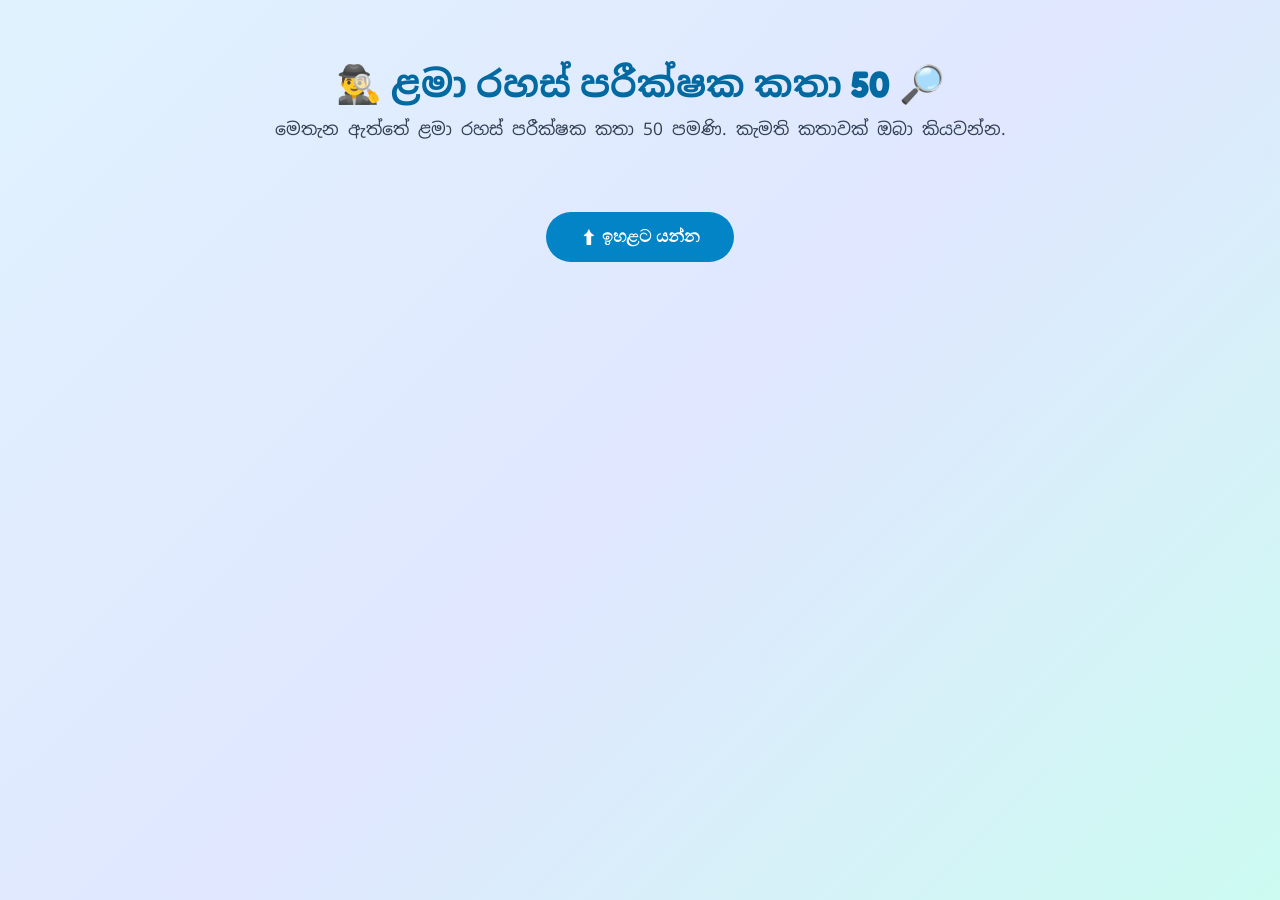
==== detectives.html @ 9249ed7d "Create detectives.html with story layout and scripts" ====
<!DOCTYPE html>
<html lang="si">
<head>
    <meta charset="UTF-8">
    <meta name="viewport" content="width=device-width, initial-scale=1.0">
    <title>Detectives - 50 Stories</title>
    <link href="https://fonts.googleapis.com/css2?family=Fredoka:wght@500;700&family=Noto+Sans+Sinhala:wght@400;600;800&display=swap" rel="stylesheet">
    <link rel="stylesheet" href="style.css">
</head>
<body>
    <section id="detective-list-section" class="list-section">
        <div class="list-header">
            <h2>🕵️‍♂️ ළමා රහස් පරීක්ෂක කතා 50 🔎</h2>
            <p>මෙතැන ඇත්තේ ළමා රහස් පරීක්ෂක කතා 50 පමණි. කැමති කතාවක් ඔබා කියවන්න.</p>
        </div>
        <div id="story-grid" class="grid-50"></div>
        <div class="bottom-nav-area">
            <button type="button" id="btn-go-top" class="end-top-btn detective-top-btn">⬆ ඉහළට යන්න</button>
        </div>
    </section>

    <section id="reader-section">
        <div class="reader-box">
            <h2 id="reader-title" class="reader-title"></h2>
            <div id="reader-text" class="reader-text"></div>
            <button type="button" id="btn-back-list" class="reader-back-btn">⬅ කතා ලැයිස්තුවට ආපසු</button>
        </div>
    </section>

    <script src="script.js"></script>
    <script>
        initStoryPage('detective');

        // Audio d.mp3 trigger (and optional d.html embed support if needed)
        const detectiveAudio = new Audio('d.mp3');
        detectiveAudio.loop = true;

        if (window.parent && window.parent !== window) {
            window.parent.postMessage({ type: 'PLAY_AUDIO', key: 'detectives' }, '*');
        } else {
            detectiveAudio.play().catch(() => {});
        }

        document.getElementById('btn-go-top').addEventListener('click', () => {
            if (window.parent && window.parent !== window) {
                window.parent.postMessage({ type: 'GO_HOME' }, '*');
            } else {
                window.location.href = 'index.html';
            }
        });
    </script>
</body>
</html>
---- style.css ----
* {
    box-sizing: border-box;
    margin: 0;
    padding: 0;
}

html {
    scroll-behavior: smooth;
}

body {
    font-family: 'Noto Sans Sinhala', sans-serif;
    overflow-x: hidden;
    background-color: #090000;
    color: #1f2937;
}

/* ================= COMPACT 3 HERO SECTIONS WITH SOFT BLUR BLEND ================= */
.hero-wrapper {
    position: relative;
    min-height: 100vh;
    display: flex;
    flex-direction: column;
}

.hero-section {
    flex: 1;
    min-height: 33.34vh;
    display: flex;
    flex-direction: column;
    justify-content: center;
    align-items: center;
    text-align: center;
    padding: 36px 20px;
    position: relative;
    overflow: hidden;
}

.hero-section::after {
    content: "";
    position: absolute;
    left: -12%;
    right: -12%;
    bottom: -60px;
    height: 120px;
    filter: blur(36px);
    z-index: 2;
    pointer-events: none;
}

.hero-content {
    position: relative;
    z-index: 20;
    max-width: 780px;
}

/* -------- Section 1: Colorful Kids -------- */
#hero-kids {
    background: linear-gradient(135deg, #ff9a9e 0%, #fecfef 38%, #a1c4fd 75%, #c2e9fb 100%);
}

#hero-kids::after {
    background: linear-gradient(180deg, rgba(161, 196, 253, 0.96), rgba(29, 78, 216, 0.96));
}

#hero-kids h1 {
    font-family: 'Fredoka', 'Noto Sans Sinhala', sans-serif;
    font-size: 2.35rem;
    color: #be185d;
    text-shadow: 2px 2px 0px #ffffff;
    margin-bottom: 8px;
}

#hero-kids p {
    font-size: 1.05rem;
    color: #1e293b;
    font-weight: 600;
    margin-bottom: 18px;
}

.btn-hero-kids {
    background: linear-gradient(45deg, #ff512f, #dd2476);
    color: #ffffff;
    font-family: 'Fredoka', 'Noto Sans Sinhala', sans-serif;
    font-size: 1.12rem;
    font-weight: 700;
    padding: 13px 32px;
    border: 3px solid #ffffff;
    border-radius: 50px;
    cursor: pointer;
    box-shadow: 0 10px 22px rgba(221, 36, 118, 0.35);
    position: relative;
    z-index: 30;
}

/* -------- Section 2: Detective -------- */
#hero-detective {
    background: linear-gradient(135deg, #1d4ed8 0%, #0284c7 50%, #0d9488 100%);
}

#hero-detective::after {
    background: linear-gradient(180deg, rgba(13, 148, 136, 0.96), rgba(45, 0, 0, 0.98));
}

#hero-detective h1 {
    font-family: 'Fredoka', 'Noto Sans Sinhala', sans-serif;
    font-size: 2.35rem;
    color: #e0f2fe;
    text-shadow: 0 3px 12px rgba(0, 0, 0, 0.35);
    margin-bottom: 8px;
}

#hero-detective p {
    font-size: 1.05rem;
    color: #f0f9ff;
    margin-bottom: 18px;
}

.btn-hero-detective {
    background: linear-gradient(45deg, #fbbf24, #f97316);
    color: #111827;
    font-family: 'Fredoka', 'Noto Sans Sinhala', sans-serif;
    font-size: 1.12rem;
    font-weight: 700;
    padding: 13px 32px;
    border: 3px solid #fef3c7;
    border-radius: 50px;
    cursor: pointer;
    box-shadow: 0 10px 22px rgba(0, 0, 0, 0.3);
    position: relative;
    z-index: 30;
}

/* -------- Section 3: Kid-Friendly Horror -------- */
#hero-horror {
    background: radial-gradient(circle at center, #3b0000 0%, #140000 65%, #050000 100%);
}

#hero-horror::after {
    display: none;
}

#hero-horror h1 {
    font-family: 'Cinzel Decorative', 'Noto Sans Sinhala', serif;
    font-size: 2.3rem;
    color: #ef4444;
    text-shadow: 0 0 18px rgba(239, 68, 68, 0.75);
    letter-spacing: 2px;
    margin-bottom: 8px;
}

#hero-horror p {
    font-size: 1.03rem;
    color: #e5d4d4;
    margin-bottom: 18px;
}

.btn-hero-horror {
    background: linear-gradient(180deg, #7f1d1d, #240000);
    color: #fee2e2;
    font-family: 'Cinzel Decorative', 'Noto Sans Sinhala', serif;
    font-size: 1.1rem;
    font-weight: 700;
    padding: 13px 34px;
    border: 2px solid #ef4444;
    border-radius: 10px;
    cursor: pointer;
    box-shadow: 0 0 22px rgba(220, 38, 38, 0.65);
    position: relative;
    z-index: 30;
}

/* ================= IFRAME VIEWER MODAL / PANEL ================= */
#page-frame-container {
    display: none;
    position: fixed;
    inset: 0;
    z-index: 999;
    background: #090000;
    flex-direction: column;
}

#page-frame-container.active {
    display: flex;
}

.frame-topbar {
    display: flex;
    justify-content: space-between;
    align-items: center;
    padding: 10px 18px;
    background: #111827;
    color: #f9fafb;
    border-bottom: 1px solid rgba(255, 255, 255, 0.14);
    gap: 12px;
}

.frame-title {
    font-size: 1rem;
    font-weight: 700;
}

.frame-controls {
    display: flex;
    gap: 10px;
    align-items: center;
}

.frame-btn {
    padding: 8px 16px;
    border: none;
    border-radius: 20px;
    font-size: 0.9rem;
    font-weight: 700;
    cursor: pointer;
    background: #ef4444;
    color: #ffffff;
}

.frame-btn.audio-btn {
    background: #0284c7;
}

#story-iframe {
    flex: 1;
    width: 100%;
    height: 100%;
    border: none;
    background: #ffffff;
}

/* ================= STORY LIST SECTIONS (50 EACH) ================= */
.list-section {
    min-height: 100vh;
    padding: 60px 20px;
    text-align: center;
}

#kids-list-section {
    background: linear-gradient(135deg, #e0f7fa 0%, #fce4ec 52%, #fff9c4 100%);
}

#detective-list-section {
    background: linear-gradient(135deg, #e0f2fe 0%, #e0e7ff 52%, #ccfbf1 100%);
}

#horror-list-section {
    background: linear-gradient(180deg, #090000 0%, #2a0000 50%, #050000 100%);
}

.list-header h2 {
    font-size: 2.3rem;
    margin-bottom: 10px;
}

.list-header p {
    font-size: 1.08rem;
    margin-bottom: 32px;
}

#kids-list-section .list-header h2 {
    font-family: 'Fredoka', 'Noto Sans Sinhala', sans-serif;
    color: #be185d;
}
#kids-list-section .list-header p { color: #475569; }

#detective-list-section .list-header h2 {
    font-family: 'Fredoka', 'Noto Sans Sinhala', sans-serif;
    color: #0369a1;
}
#detective-list-section .list-header p { color: #334155; }

#horror-list-section .list-header h2 {
    font-family: 'Cinzel Decorative', 'Noto Sans Sinhala', serif;
    color: #f87171;
    text-shadow: 0 0 14px rgba(220, 38, 38, 0.7);
}
#horror-list-section .list-header p { color: #d6c5c5; }

.grid-50 {
    display: grid;
    grid-template-columns: repeat(auto-fit, minmax(210px, 1fr));
    gap: 14px;
    max-width: 1220px;
    margin: 0 auto;
}

.story-btn {
    padding: 14px 12px;
    font-size: 0.98rem;
    font-weight: 700;
    cursor: pointer;
    line-height: 1.45;
}

.btn-item-kids {
    background: linear-gradient(135deg, #fbcfe8 0%, #bae6fd 100%);
    color: #1e293b;
    border: 2px solid #ffffff;
    border-radius: 16px;
    box-shadow: 0 5px 12px rgba(0,0,0,0.08);
}

.btn-item-kids:nth-child(3n) {
    background: linear-gradient(135deg, #fde68a 0%, #bbf7d0 100%);
}

.btn-item-detective {
    background: linear-gradient(135deg, #93c5fd 0%, #99f6e4 100%);
    color: #0f172a;
    border: 2px solid #ffffff;
    border-radius: 16px;
    box-shadow: 0 5px 12px rgba(0,0,0,0.08);
}

.btn-item-detective:nth-child(3n) {
    background: linear-gradient(135deg, #c7d2fe 0%, #a5f3fc 100%);
}

.btn-item-horror {
    background: linear-gradient(145deg, #1f0000, #3b0000);
    color: #fecaca;
    border: 1px solid #991b1b;
    border-radius: 8px;
    box-shadow: inset 0 0 10px #000000, 0 4px 10px rgba(153, 27, 27, 0.35);
}

.bottom-nav-area {
    margin-top: 40px;
    display: flex;
    justify-content: center;
}

.end-top-btn {
    padding: 15px 34px;
    font-size: 1.05rem;
    font-weight: 700;
    border: none;
    border-radius: 40px;
    cursor: pointer;
}

.kids-top-btn { background: #db2777; color: #ffffff; }
.detective-top-btn { background: #0284c7; color: #ffffff; }
.horror-top-btn { background: #991b1b; color: #ffffff; border: 1px solid #f87171; }

/* ================= STORY READER SECTION ================= */
#reader-section {
    display: none;
    min-height: 85vh;
    padding: 60px 20px;
    justify-content: center;
    align-items: center;
}

#reader-section.active.kids-theme {
    display: flex;
    background: linear-gradient(135deg, #fbcfe8 0%, #bae6fd 100%);
}

#reader-section.active.kids-theme .reader-box {
    background: #ffffff;
    border: 5px solid #ec4899;
    border-radius: 26px;
    color: #1e293b;
}

#reader-section.active.kids-theme .reader-title {
    color: #be185d;
    font-family: 'Fredoka', 'Noto Sans Sinhala', sans-serif;
}

#reader-section.active.detective-theme {
    display: flex;
    background: linear-gradient(135deg, #bae6fd 0%, #c7d2fe 100%);
}

#reader-section.active.detective-theme .reader-box {
    background: #ffffff;
    border: 5px solid #0284c7;
    border-radius: 26px;
    color: #0f172a;
}

#reader-section.active.detective-theme .reader-title {
    color: #0369a1;
    font-family: 'Fredoka', 'Noto Sans Sinhala', sans-serif;
}

#reader-section.active.horror-theme {
    display: flex;
    background: radial-gradient(circle, #2b0000 0%, #050000 100%);
}

#reader-section.active.horror-theme .reader-box {
    background: #0d0101;
    border: 2px solid #b91c1c;
    border-radius: 10px;
    color: #e5d5d5;
    box-shadow: 0 0 32px rgba(185, 28, 28, 0.55);
}

#reader-section.active.horror-theme .reader-title {
    color: #f87171;
    font-family: 'Cinzel Decorative', 'Noto Sans Sinhala', serif;
}

.reader-box {
    max-width: 860px;
    width: 100%;
    padding: 40px;
    box-shadow: 0 16px 36px rgba(0,0,0,0.16);
}

.reader-title {
    font-size: 1.95rem;
    margin-bottom: 20px;
    padding-bottom: 12px;
    border-bottom: 2px solid rgba(128, 128, 128, 0.25);
}

.reader-text {
    font-size: 1.15rem;
    line-height: 2;
    white-space: pre-line;
    margin-bottom: 30px;
}

.reader-back-btn {
    padding: 13px 28px;
    font-size: 1rem;
    font-weight: 700;
    border: none;
    border-radius: 30px;
    cursor: pointer;
}

.kids-theme .reader-back-btn { background: #db2777; color: #fff; }
.detective-theme .reader-back-btn { background: #0284c7; color: #fff; }
.horror-theme .reader-back-btn { background: #991b1b; color: #fff; border: 1px solid #f87171; }

@media (max-width: 650px) {
    #hero-kids h1, #hero-detective h1, #hero-horror h1 { font-size: 1.85rem; }
    .reader-box { padding: 24px; }
}
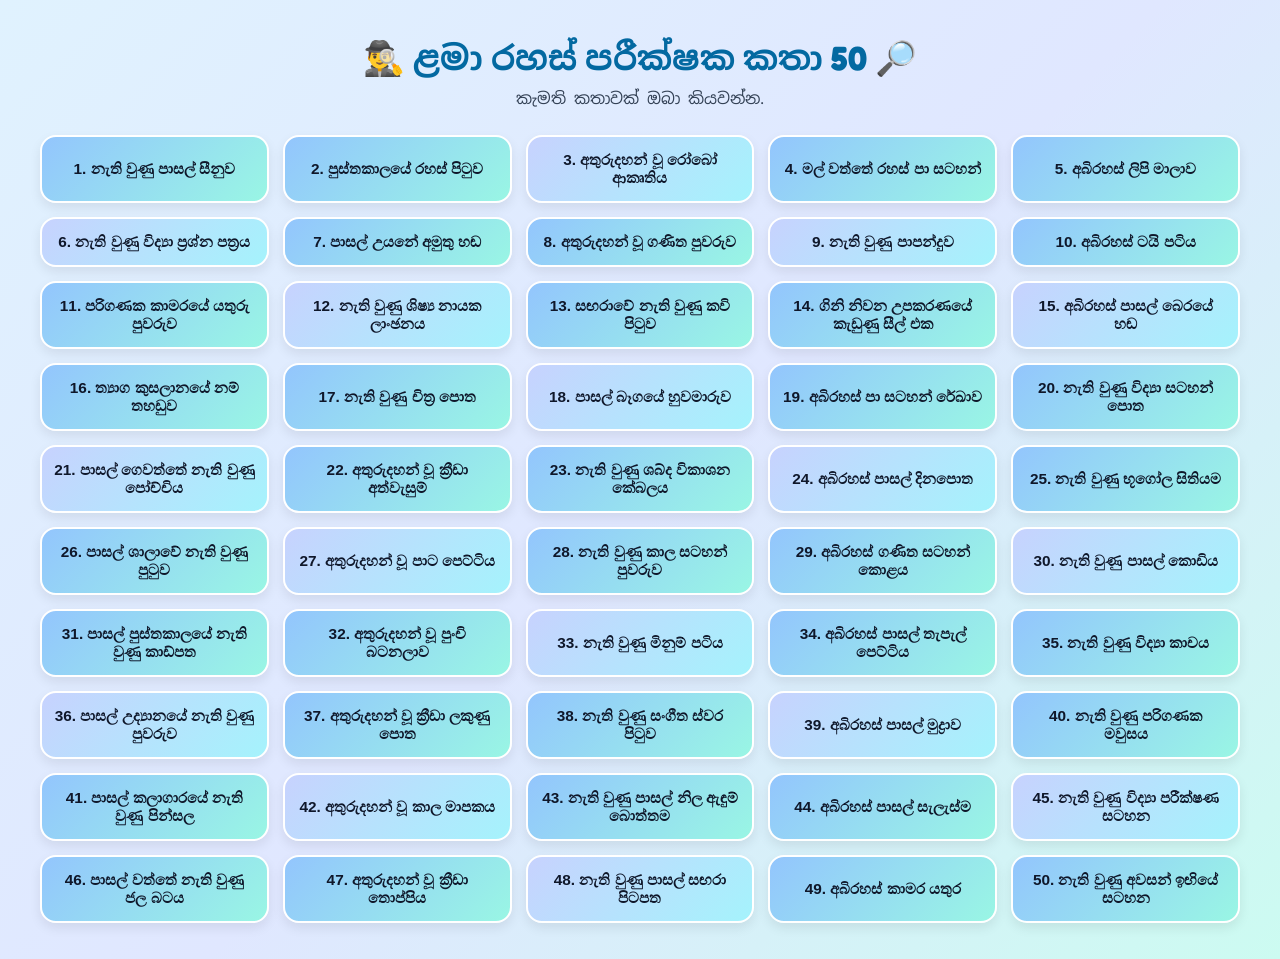
==== commit d1c0740e: "Update detectives.html" ====
--- a/detectives.html
+++ b/detectives.html
@@ -3,51 +3,144 @@
 <head>
     <meta charset="UTF-8">
     <meta name="viewport" content="width=device-width, initial-scale=1.0">
-    <title>Detectives - 50 Stories</title>
+    <title>ළමා රහස් පරීක්ෂක කතා 50</title>
     <link href="https://fonts.googleapis.com/css2?family=Fredoka:wght@500;700&family=Noto+Sans+Sinhala:wght@400;600;800&display=swap" rel="stylesheet">
-    <link rel="stylesheet" href="style.css">
+    <style>
+        * { box-sizing: border-box; margin: 0; padding: 0; }
+        body {
+            font-family: 'Noto Sans Sinhala', sans-serif;
+            min-height: 100vh;
+            background: linear-gradient(135deg, #e0f2fe 0%, #e0e7ff 52%, #ccfbf1 100%);
+            padding: 36px 20px;
+            text-align: center;
+            color: #0f172a;
+        }
+        h1 {
+            font-family: 'Fredoka', 'Noto Sans Sinhala', sans-serif;
+            color: #0369a1;
+            font-size: 2.1rem;
+            margin-bottom: 8px;
+        }
+        .sub {
+            color: #334155;
+            margin-bottom: 26px;
+        }
+        .grid-50 {
+            display: grid;
+            grid-template-columns: repeat(auto-fit, minmax(210px, 1fr));
+            gap: 14px;
+            max-width: 1200px;
+            margin: 0 auto;
+        }
+        .story-btn {
+            padding: 14px 12px;
+            font-size: 0.96rem;
+            font-weight: 700;
+            border-radius: 16px;
+            border: 2px solid #ffffff;
+            background: linear-gradient(135deg, #93c5fd 0%, #99f6e4 100%);
+            color: #0f172a;
+            cursor: pointer;
+            box-shadow: 0 5px 12px rgba(0,0,0,0.08);
+            transition: transform 0.2s ease;
+        }
+        .story-btn:nth-child(3n) {
+            background: linear-gradient(135deg, #c7d2fe 0%, #a5f3fc 100%);
+        }
+        .story-btn:hover { transform: translateY(-3px); }
+        #reader {
+            display: none;
+            max-width: 840px;
+            margin: 0 auto;
+            background: #ffffff;
+            border: 4px solid #0284c7;
+            border-radius: 24px;
+            padding: 32px;
+            text-align: left;
+            box-shadow: 0 14px 30px rgba(0,0,0,0.12);
+        }
+        #reader.active { display: block; }
+        #reader-title {
+            color: #0369a1;
+            font-size: 1.7rem;
+            margin-bottom: 16px;
+        }
+        #reader-body {
+            font-size: 1.1rem;
+            line-height: 1.95;
+            white-space: pre-line;
+            margin-bottom: 24px;
+        }
+        .back-btn {
+            padding: 11px 24px;
+            border: none;
+            border-radius: 25px;
+            background: #0284c7;
+            color: #fff;
+            font-weight: 700;
+            cursor: pointer;
+        }
+    </style>
 </head>
 <body>
-    <section id="detective-list-section" class="list-section">
-        <div class="list-header">
-            <h2>🕵️‍♂️ ළමා රහස් පරීක්ෂක කතා 50 🔎</h2>
-            <p>මෙතැන ඇත්තේ ළමා රහස් පරීක්ෂක කතා 50 පමණි. කැමති කතාවක් ඔබා කියවන්න.</p>
-        </div>
-        <div id="story-grid" class="grid-50"></div>
-        <div class="bottom-nav-area">
-            <button type="button" id="btn-go-top" class="end-top-btn detective-top-btn">⬆ ඉහළට යන්න</button>
-        </div>
-    </section>
 
-    <section id="reader-section">
-        <div class="reader-box">
-            <h2 id="reader-title" class="reader-title"></h2>
-            <div id="reader-text" class="reader-text"></div>
-            <button type="button" id="btn-back-list" class="reader-back-btn">⬅ කතා ලැයිස්තුවට ආපසු</button>
-        </div>
-    </section>
+    <audio id="detective-music" src="d.mp3" autoplay loop></audio>
 
-    <script src="script.js"></script>
+    <div id="list-view">
+        <h1>🕵️‍♂️ ළමා රහස් පරීක්ෂක කතා 50 🔎</h1>
+        <p class="sub">කැමති කතාවක් ඔබා කියවන්න.</p>
+        <div id="grid" class="grid-50"></div>
+    </div>
+
+    <div id="reader">
+        <h2 id="reader-title"></h2>
+        <div id="reader-body"></div>
+        <button type="button" class="back-btn" onclick="closeStory()">⬅ ලැයිස්තුවට</button>
+    </div>
+
     <script>
-        initStoryPage('detective');
+        const music = document.getElementById('detective-music');
+        window.addEventListener('load', () => music.play().catch(() => {}));
+        document.addEventListener('click', () => { if (music.paused) music.play().catch(() => {}); }, { once: true });
 
-        // Audio d.mp3 trigger (and optional d.html embed support if needed)
-        const detectiveAudio = new Audio('d.mp3');
-        detectiveAudio.loop = true;
+        const topics = [
+            "නැති වුණු පාසල් සීනුව", "පුස්තකාලයේ රහස් පිටුව", "අතුරුදහන් වූ රෝබෝ ආකෘතිය", "මල් වත්තේ රහස් පා සටහන්", "අබිරහස් ලිපි මාලාව",
+            "නැති වුණු විද්‍යා ප්‍රශ්න පත්‍රය", "පාසල් උයනේ අමුතු හඬ", "අතුරුදහන් වූ ගණිත පුවරුව", "නැති වුණු පාපන්දුව", "අබිරහස් ටයි පටිය",
+            "පරිගණක කාමරයේ යතුරු පුවරුව", "නැති වුණු ශිෂ්‍ය නායක ලාංඡනය", "සඟරාවේ නැති වුණු කවි පිටුව", "ගිනි නිවන උපකරණයේ කැඩුණු සීල් එක", "අබිරහස් පාසල් බෙරයේ හඬ",
+            "ත්‍යාග කුසලානයේ නම් තහඩුව", "නැති වුණු චිත්‍ර පොත", "පාසල් බෑගයේ හුවමාරුව", "අබිරහස් පා සටහන් රේඛාව", "නැති වුණු විද්‍යා සටහන් පොත",
+            "පාසල් ගෙවත්තේ නැති වුණු පෝච්චිය", "අතුරුදහන් වූ ක්‍රීඩා අත්වැසුම්", "නැති වුණු ශබ්ද විකාශන කේබලය", "අබිරහස් පාසල් දිනපොත", "නැති වුණු භූගෝල සිතියම",
+            "පාසල් ශාලාවේ නැති වුණු පුටුව", "අතුරුදහන් වූ පාට පෙට්ටිය", "නැති වුණු කාල සටහන් පුවරුව", "අබිරහස් ගණිත සටහන් කොළය", "නැති වුණු පාසල් කොඩිය",
+            "පාසල් පුස්තකාලයේ නැති වුණු කාඩ්පත", "අතුරුදහන් වූ පුංචි බටනලාව", "නැති වුණු මිනුම් පටිය", "අබිරහස් පාසල් තැපැල් පෙට්ටිය", "නැති වුණු විද්‍යා කාචය",
+            "පාසල් උද්‍යානයේ නැති වුණු පුවරුව", "අතුරුදහන් වූ ක්‍රීඩා ලකුණු පොත", "නැති වුණු සංගීත ස්වර පිටුව", "අබිරහස් පාසල් මුද්‍රාව", "නැති වුණු පරිගණක මවුසය",
+            "පාසල් කලාගාරයේ නැති වුණු පින්සල", "අතුරුදහන් වූ කාල මාපකය", "නැති වුණු පාසල් නිල ඇඳුම් බොත්තම", "අබිරහස් පාසල් සැලැස්ම", "නැති වුණු විද්‍යා පරීක්ෂණ සටහන",
+            "පාසල් වත්තේ නැති වුණු ජල බටය", "අතුරුදහන් වූ ක්‍රීඩා තොප්පිය", "නැති වුණු පාසල් සඟරා පිටපත", "අබිරහස් කාමර යතුර", "නැති වුණු අවසන් ඉඟියේ සටහන"
+        ];
 
-        if (window.parent && window.parent !== window) {
-            window.parent.postMessage({ type: 'PLAY_AUDIO', key: 'detectives' }, '*');
-        } else {
-            detectiveAudio.play().catch(() => {});
+        const grid = document.getElementById('grid');
+        const listView = document.getElementById('list-view');
+        const reader = document.getElementById('reader');
+        const readerTitle = document.getElementById('reader-title');
+        const readerBody = document.getElementById('reader-body');
+
+        topics.forEach((t, i) => {
+            const title = `${i + 1}. ${t}`;
+            const btn = document.createElement('button');
+            btn.type = 'button';
+            btn.className = 'story-btn';
+            btn.textContent = title;
+            btn.onclick = () => {
+                readerTitle.textContent = title;
+                readerBody.textContent = `"${t}" පරීක්ෂණයේදී තරුණ රහස් පරීක්ෂකයන් පුංචි ඉඟි හොඳින් නිරීක්ෂණය කරලා, සාක්ෂි එකතු කරලා, අවසානයේ සැබෑ හේතුව බුද්ධිමත්ව සොයාගත්තා.`;
+                listView.style.display = 'none';
+                reader.classList.add('active');
+            };
+            grid.appendChild(btn);
+        });
+
+        function closeStory() {
+            reader.classList.remove('active');
+            listView.style.display = 'block';
         }
-
-        document.getElementById('btn-go-top').addEventListener('click', () => {
-            if (window.parent && window.parent !== window) {
-                window.parent.postMessage({ type: 'GO_HOME' }, '*');
-            } else {
-                window.location.href = 'index.html';
-            }
-        });
     </script>
 </body>
 </html>
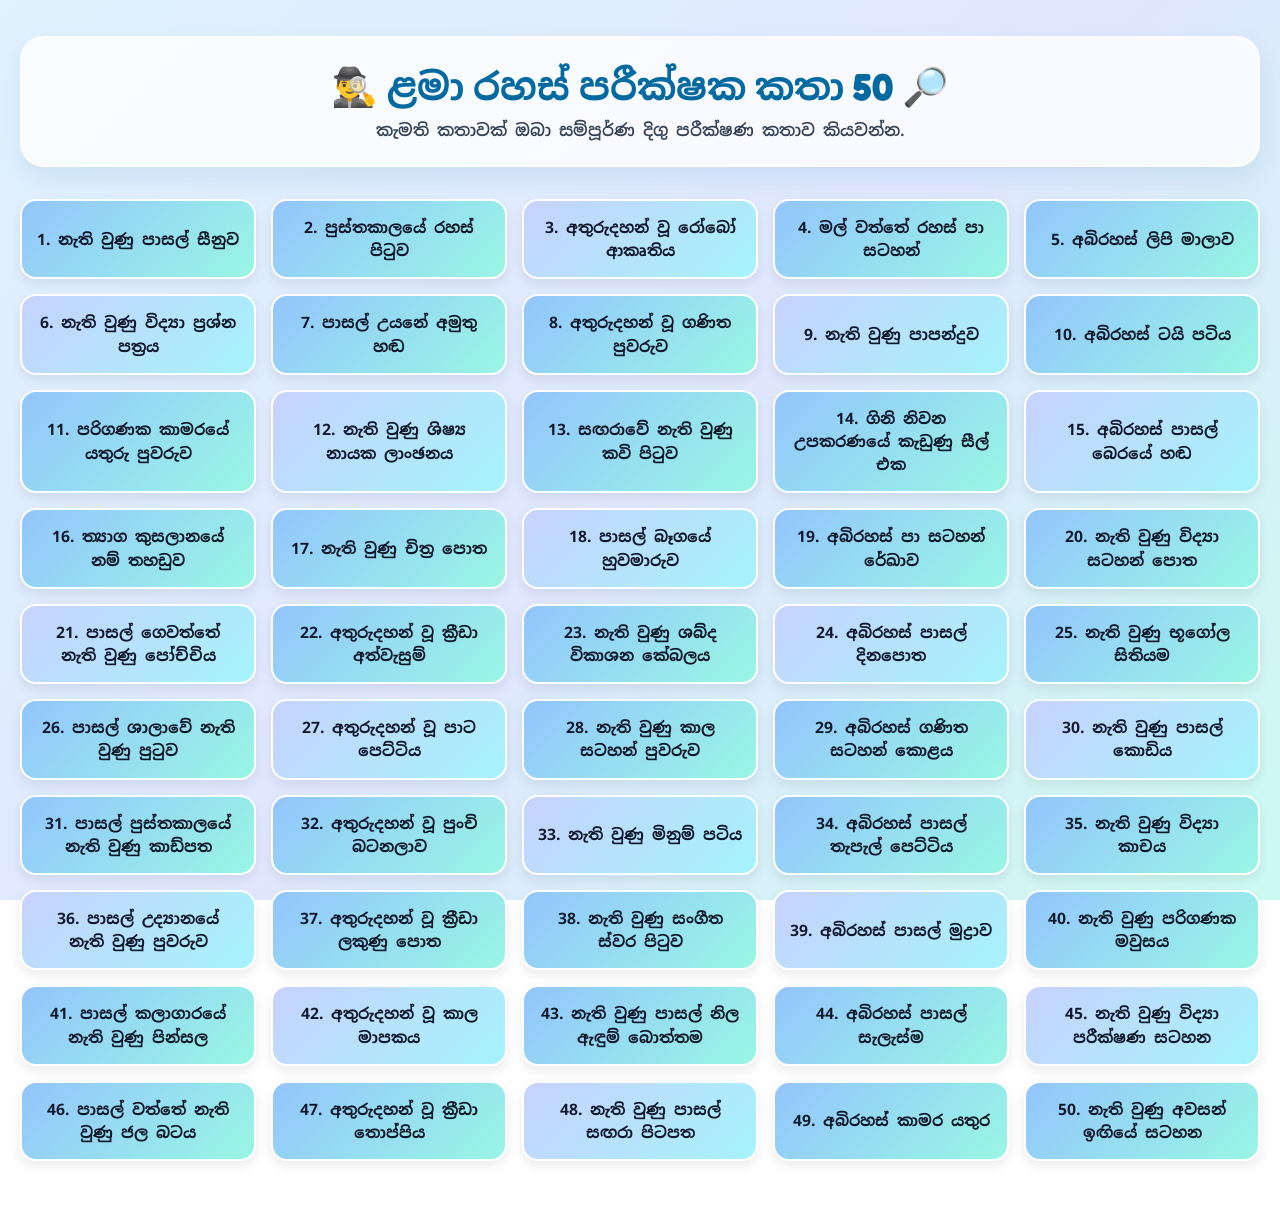
==== commit bd3b9ecb: "Update detectives.html" ====
--- a/detectives.html
+++ b/detectives.html
@@ -4,104 +4,108 @@
     <meta charset="UTF-8">
     <meta name="viewport" content="width=device-width, initial-scale=1.0">
     <title>ළමා රහස් පරීක්ෂක කතා 50</title>
-    <link href="https://fonts.googleapis.com/css2?family=Fredoka:wght@500;700&family=Noto+Sans+Sinhala:wght@400;600;800&display=swap" rel="stylesheet">
+    <link rel="preconnect" href="https://fonts.googleapis.com">
+    <link rel="preconnect" href="https://fonts.gstatic.com" crossorigin>
+    <link href="https://fonts.googleapis.com/css2?family=Fredoka:wght@500;600;700&family=Noto+Sans+Sinhala:wght@400;500;600;700;800&display=swap" rel="stylesheet">
     <style>
         * { box-sizing: border-box; margin: 0; padding: 0; }
         body {
-            font-family: 'Noto Sans Sinhala', sans-serif;
+            font-family: 'Noto Sans Sinhala', 'Fredoka', sans-serif;
             min-height: 100vh;
             background: linear-gradient(135deg, #e0f2fe 0%, #e0e7ff 52%, #ccfbf1 100%);
-            padding: 36px 20px;
+            background-attachment: fixed;
+            padding: 36px 20px 64px;
+            color: #0f172a;
             text-align: center;
-            color: #0f172a;
         }
-        h1 {
+        button { font-family: inherit; cursor: pointer; border: none; background: none; }
+        #detective-list-section { max-width: 1240px; margin: 0 auto; }
+        .list-header {
+            margin-bottom: 32px;
+            padding: 24px 20px;
+            border-radius: 24px;
+            background: rgba(255, 255, 255, 0.78);
+            border: 2px solid #ffffff;
+            box-shadow: 0 10px 24px rgba(3, 105, 161, 0.1);
+        }
+        .list-header h2 {
             font-family: 'Fredoka', 'Noto Sans Sinhala', sans-serif;
+            font-size: clamp(1.75rem, 3.5vw, 2.35rem);
             color: #0369a1;
-            font-size: 2.1rem;
             margin-bottom: 8px;
         }
-        .sub {
-            color: #334155;
-            margin-bottom: 26px;
-        }
+        .list-header p { color: #334155; font-size: 1.05rem; font-weight: 600; }
         .grid-50 {
             display: grid;
-            grid-template-columns: repeat(auto-fit, minmax(210px, 1fr));
-            gap: 14px;
-            max-width: 1200px;
-            margin: 0 auto;
+            grid-template-columns: repeat(auto-fit, minmax(215px, 1fr));
+            gap: 15px;
         }
         .story-btn {
-            padding: 14px 12px;
-            font-size: 0.96rem;
+            padding: 15px 14px;
+            font-size: 0.98rem;
             font-weight: 700;
+            line-height: 1.48;
+            min-height: 60px;
             border-radius: 16px;
             border: 2px solid #ffffff;
+            color: #0f172a;
             background: linear-gradient(135deg, #93c5fd 0%, #99f6e4 100%);
-            color: #0f172a;
-            cursor: pointer;
             box-shadow: 0 5px 12px rgba(0,0,0,0.08);
             transition: transform 0.2s ease;
         }
-        .story-btn:nth-child(3n) {
-            background: linear-gradient(135deg, #c7d2fe 0%, #a5f3fc 100%);
+        .story-btn:nth-child(3n) { background: linear-gradient(135deg, #c7d2fe 0%, #a5f3fc 100%); }
+        .story-btn:hover { transform: translateY(-3px); }
+
+        #reader-section {
+            display: none;
+            max-width: 920px;
+            margin: 0 auto;
+            background: rgba(255, 255, 255, 0.96);
+            border: 5px solid #0284c7;
+            border-radius: 26px;
+            padding: 36px 32px;
+            text-align: left;
+            box-shadow: 0 18px 40px rgba(3, 105, 161, 0.18);
         }
-        .story-btn:hover { transform: translateY(-3px); }
-        #reader {
-            display: none;
-            max-width: 840px;
-            margin: 0 auto;
-            background: #ffffff;
-            border: 4px solid #0284c7;
-            border-radius: 24px;
-            padding: 32px;
-            text-align: left;
-            box-shadow: 0 14px 30px rgba(0,0,0,0.12);
-        }
-        #reader.active { display: block; }
-        #reader-title {
-            color: #0369a1;
-            font-size: 1.7rem;
-            margin-bottom: 16px;
-        }
-        #reader-body {
-            font-size: 1.1rem;
-            line-height: 1.95;
-            white-space: pre-line;
-            margin-bottom: 24px;
-        }
-        .back-btn {
-            padding: 11px 24px;
-            border: none;
-            border-radius: 25px;
-            background: #0284c7;
-            color: #fff;
-            font-weight: 700;
-            cursor: pointer;
-        }
+        #reader-section.active { display: block; }
+        .reader-meta { display: flex; justify-content: space-between; flex-wrap: wrap; gap: 10px; margin-bottom: 14px; }
+        .pill-sky { background: #e0f2fe; border: 1.5px solid #38bdf8; color: #0369a1; padding: 5px 14px; border-radius: 999px; font-size: 0.85rem; font-weight: 700; }
+        .pill-teal { background: #ccfbf1; border: 1.5px solid #2dd4bf; color: #0f766e; padding: 5px 14px; border-radius: 999px; font-size: 0.85rem; font-weight: 700; }
+        #reader-title { font-family: 'Fredoka', 'Noto Sans Sinhala', sans-serif; font-size: 1.9rem; color: #0369a1; margin-bottom: 18px; padding-bottom: 12px; border-bottom: 2px solid rgba(2,132,199,0.2); }
+        #reader-text { font-size: 1.12rem; line-height: 2.05; white-space: pre-line; margin-bottom: 30px; }
+        .reader-actions { display: flex; justify-content: space-between; flex-wrap: wrap; gap: 12px; }
+        .btn-back { padding: 12px 26px; border-radius: 30px; background: linear-gradient(45deg, #0284c7, #0d9488); color: #fff; font-weight: 700; }
+        .btn-next { padding: 12px 26px; border-radius: 30px; background: linear-gradient(45deg, #fbbf24, #f97316); color: #0f172a; font-weight: 800; }
     </style>
 </head>
 <body>
+    <audio id="detective-audio" src="d.mp3" loop preload="auto"></audio>
 
-    <audio id="detective-music" src="d.mp3" autoplay loop></audio>
+    <section id="detective-list-section">
+        <div class="list-header">
+            <h2>🕵️‍♂️ ළමා රහස් පරීක්ෂක කතා 50 🔎</h2>
+            <p>කැමති කතාවක් ඔබා සම්පූර්ණ දිගු පරීක්ෂණ කතාව කියවන්න.</p>
+        </div>
+        <div id="story-grid" class="grid-50"></div>
+    </section>
 
-    <div id="list-view">
-        <h1>🕵️‍♂️ ළමා රහස් පරීක්ෂක කතා 50 🔎</h1>
-        <p class="sub">කැමති කතාවක් ඔබා කියවන්න.</p>
-        <div id="grid" class="grid-50"></div>
-    </div>
-
-    <div id="reader">
+    <section id="reader-section">
+        <div class="reader-meta">
+            <span id="reader-num" class="pill-sky">පරීක්ෂණය #1 / 50</span>
+            <span id="reader-words" class="pill-teal">වචන 2,000+</span>
+        </div>
         <h2 id="reader-title"></h2>
-        <div id="reader-body"></div>
-        <button type="button" class="back-btn" onclick="closeStory()">⬅ ලැයිස්තුවට</button>
-    </div>
+        <div id="reader-text"></div>
+        <div class="reader-actions">
+            <button type="button" class="btn-back" onclick="closeReader()">⬅ කතා ලැයිස්තුවට</button>
+            <button type="button" class="btn-next" onclick="nextStory()">ඊළඟ පරීක්ෂණය ➡</button>
+        </div>
+    </section>
 
     <script>
-        const music = document.getElementById('detective-music');
-        window.addEventListener('load', () => music.play().catch(() => {}));
-        document.addEventListener('click', () => { if (music.paused) music.play().catch(() => {}); }, { once: true });
+        const audio = document.getElementById('detective-audio');
+        window.addEventListener('load', () => audio.play().catch(() => {}));
+        document.addEventListener('pointerdown', () => { if (audio.paused) audio.play().catch(() => {}); }, { once: true });
 
         const topics = [
             "නැති වුණු පාසල් සීනුව", "පුස්තකාලයේ රහස් පිටුව", "අතුරුදහන් වූ රෝබෝ ආකෘතිය", "මල් වත්තේ රහස් පා සටහන්", "අබිරහස් ලිපි මාලාව",
@@ -116,31 +120,67 @@
             "පාසල් වත්තේ නැති වුණු ජල බටය", "අතුරුදහන් වූ ක්‍රීඩා තොප්පිය", "නැති වුණු පාසල් සඟරා පිටපත", "අබිරහස් කාමර යතුර", "නැති වුණු අවසන් ඉඟියේ සටහන"
         ];
 
-        const grid = document.getElementById('grid');
-        const listView = document.getElementById('list-view');
-        const reader = document.getElementById('reader');
-        const readerTitle = document.getElementById('reader-title');
-        const readerBody = document.getElementById('reader-body');
+        function buildLongDetective(num, topic) {
+            const blocks = [
+                `පරීක්ෂණ වාර්තාව #${num} — "${topic}"\n\nතරුණ රහස් පරීක්ෂකයන්ට මෙවර හමු වූ අභිරහස වූයේ "${topic}" යන්නයි. කලබල නොවී, සිදුවීම වූ ස්ථානය හොඳින් නිරීක්ෂණය කළ ඔවුහු පුංචි ඉඟි, පා සටහන් සහ සටහන් එකින් එක රැස් කළහ. සාක්ෂි නොමැතිව කිසිවෙකුට චෝදනා නොකර, තර්කානුකූලව සිතා බැලීමෙන් සැබෑ තත්ත්වය සොයා ගැනීමට ඔවුහු සමත් වූහ.`,
+                `ඉඟි ගැළපීම සහ සැබෑ හේතුව හෙළි වීම\n\nඑකතු කළ ඉඟි වේලාව අනුව පෙළගස්වා බැලූ විට "${topic}" සම්බන්ධ සැබෑ හේතුව පැහැදිලි විය. කිසිදු නරක හෝ හානිකර දෙයක් සිදු වී නොතිබුණු අතර, අත්වැරදීමක් හෝ සැඟවූ කුඩා විහිළුවක් එහි පිටුපස තිබුණි. සැමට ඇත්ත පැහැදිලි කර දීමෙන් පසු ගැටලුව සාමකාමීව විසඳුණි.`
+            ];
 
-        topics.forEach((t, i) => {
-            const title = `${i + 1}. ${t}`;
+            for (let i = 1; i <= 10; i++) {
+                blocks.push(
+                    `පරීක්ෂණ සටහන #${i} — ${topic}\n\n` +
+                    `"${topic}" පරීක්ෂණයේදී පෙන්වා දෙන්නේ නිරීක්ෂණ හැකියාව, ඉවසීම සහ සාක්ෂි මත පදනම් වූ තර්කානුකූල සිතුවිල්ල කෙතරම් වැදගත්ද යන්නයි. ` +
+                    `හදිසි තීරණ ගන්නවා වෙනුවට කරුණු නිවැරදිව සසඳා බැලීමෙන් ඕනෑම අභිරහසක සැබෑ තතු පහසුවෙන් සොයා ගත හැකිය. ` +
+                    `තරුණ රහස් පරීක්ෂකයන්ගේ මෙම ක්‍රමවේදය එදිනෙදා ජීවිතයේ ගැටලු විසඳීමේදීද ඉතා ප්‍රයෝජනවත් වේ.`
+                );
+            }
+
+            let text = blocks.join('\n\n');
+            const wordCount = (s) => s.trim().split(/\s+/).filter(Boolean).length;
+            let extra = 1;
+            while (wordCount(text) < 2050) {
+                text += `\n\nඅතිරේක පරීක්ෂණ සටහන ${extra} (${topic}) — සෑම ඉඟියක්ම කල්පනාකාරීව විශ්ලේෂණය කිරීමෙන් "${topic}" අභිරහසේ සැබෑ විසඳුම නිවැරදිව තහවුරු කරගත හැකිය. බුද්ධිය සහ ඉවසීම සැමවිටම සත්‍යය කරා මඟ පාදයි.`;
+                extra++;
+            }
+            return { text, words: wordCount(text) };
+        }
+
+        const stories = topics.map((t, i) => ({ index: i, title: `${i + 1}. ${t}`, ...buildLongDetective(i + 1, t) }));
+        const grid = document.getElementById('story-grid');
+        const listSec = document.getElementById('detective-list-section');
+        const readerSec = document.getElementById('reader-section');
+        let currentIdx = 0;
+
+        function openStory(idx) {
+            currentIdx = idx;
+            const s = stories[idx];
+            document.getElementById('reader-num').textContent = `පරීක්ෂණය #${idx + 1} / 50`;
+            document.getElementById('reader-words').textContent = `වචන ${s.words.toLocaleString()}+`;
+            document.getElementById('reader-title').textContent = s.title;
+            document.getElementById('reader-text').textContent = s.text;
+            listSec.style.display = 'none';
+            readerSec.classList.add('active');
+            window.scrollTo({ top: 0, behavior: 'smooth' });
+        }
+
+        function closeReader() {
+            readerSec.classList.remove('active');
+            listSec.style.display = 'block';
+            window.scrollTo({ top: 0, behavior: 'smooth' });
+        }
+
+        function nextStory() {
+            openStory((currentIdx + 1) % stories.length);
+        }
+
+        stories.forEach((s, i) => {
             const btn = document.createElement('button');
             btn.type = 'button';
             btn.className = 'story-btn';
-            btn.textContent = title;
-            btn.onclick = () => {
-                readerTitle.textContent = title;
-                readerBody.textContent = `"${t}" පරීක්ෂණයේදී තරුණ රහස් පරීක්ෂකයන් පුංචි ඉඟි හොඳින් නිරීක්ෂණය කරලා, සාක්ෂි එකතු කරලා, අවසානයේ සැබෑ හේතුව බුද්ධිමත්ව සොයාගත්තා.`;
-                listView.style.display = 'none';
-                reader.classList.add('active');
-            };
+            btn.textContent = s.title;
+            btn.onclick = () => openStory(i);
             grid.appendChild(btn);
         });
-
-        function closeStory() {
-            reader.classList.remove('active');
-            listView.style.display = 'block';
-        }
     </script>
 </body>
 </html>
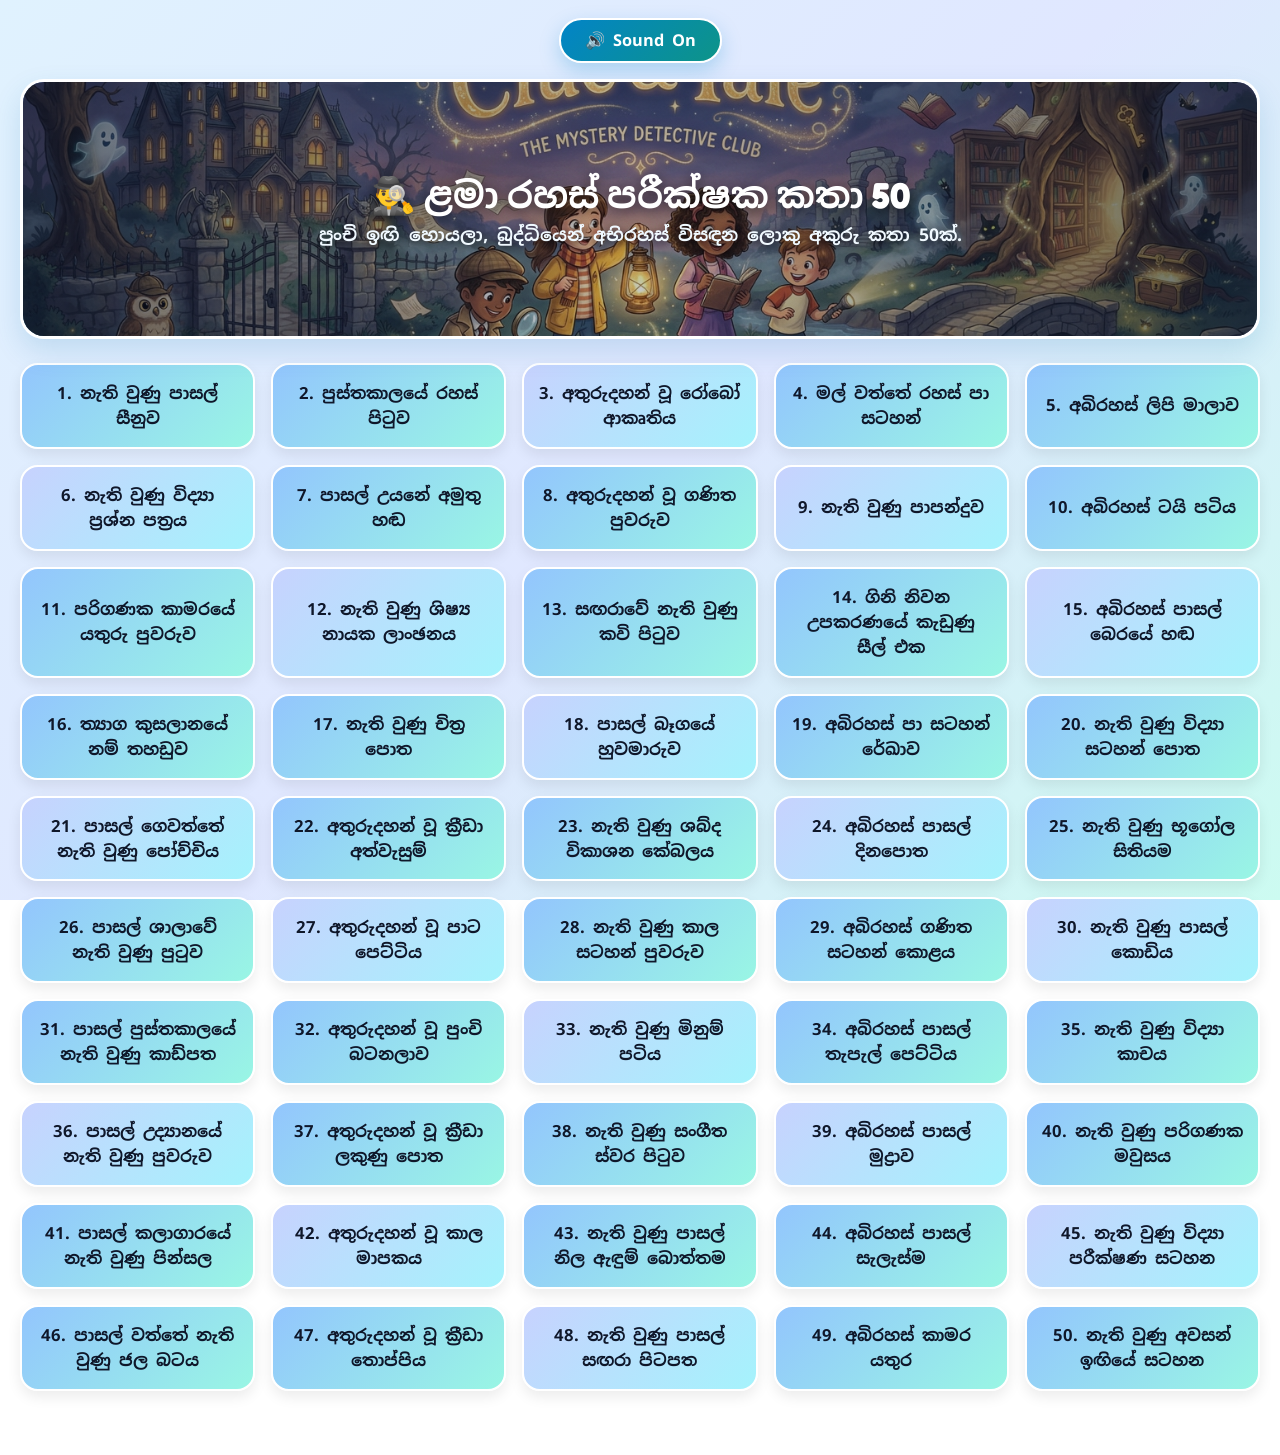
==== commit b8e55185: "Update detectives.html" ====
--- a/detectives.html
+++ b/detectives.html
@@ -3,96 +3,294 @@
 <head>
     <meta charset="UTF-8">
     <meta name="viewport" content="width=device-width, initial-scale=1.0">
-    <title>ළමා රහස් පරීක්ෂක කතා 50</title>
+    <title>Clue &amp; Tale — රහස් පරීක්ෂක කතා 50</title>
     <link rel="preconnect" href="https://fonts.googleapis.com">
     <link rel="preconnect" href="https://fonts.gstatic.com" crossorigin>
     <link href="https://fonts.googleapis.com/css2?family=Fredoka:wght@500;600;700&family=Noto+Sans+Sinhala:wght@400;500;600;700;800&display=swap" rel="stylesheet">
     <style>
-        * { box-sizing: border-box; margin: 0; padding: 0; }
+        * {
+            box-sizing: border-box;
+            margin: 0;
+            padding: 0;
+        }
+
         body {
             font-family: 'Noto Sans Sinhala', 'Fredoka', sans-serif;
             min-height: 100vh;
             background: linear-gradient(135deg, #e0f2fe 0%, #e0e7ff 52%, #ccfbf1 100%);
             background-attachment: fixed;
-            padding: 36px 20px 64px;
+            padding: 18px 18px 64px;
             color: #0f172a;
             text-align: center;
         }
-        button { font-family: inherit; cursor: pointer; border: none; background: none; }
-        #detective-list-section { max-width: 1240px; margin: 0 auto; }
-        .list-header {
-            margin-bottom: 32px;
-            padding: 24px 20px;
+
+        button {
+            font-family: inherit;
+            cursor: pointer;
+            border: none;
+            background: none;
+        }
+
+        /* 1. Top Audio Mute Bar */
+        .detective-audio-bar {
+            max-width: 1240px;
+            margin: 0 auto 16px;
+            display: flex;
+            justify-content: center;
+        }
+
+        .mute-btn {
+            display: inline-flex;
+            align-items: center;
+            gap: 8px;
+            padding: 10px 24px;
+            border-radius: 999px;
+            background: linear-gradient(135deg, #0284c7, #0d9488);
+            color: #ffffff;
+            font-size: 1.02rem;
+            font-weight: 700;
+            border: 2.5px solid #ffffff;
+            box-shadow: 0 8px 20px rgba(2, 132, 199, 0.25);
+            transition: transform 0.2s ease;
+        }
+
+        .mute-btn:hover {
+            transform: scale(1.04);
+        }
+
+        /* 2. Panoramic Image Banner (i.jpg) Below Audio Button, Above Story Buttons */
+        .detective-panoramic-wrap {
+            position: relative;
+            max-width: 1240px;
+            width: 100%;
+            margin: 0 auto 24px;
+            aspect-ratio: 21 / 6;
+            min-height: 140px;
+            max-height: 260px;
             border-radius: 24px;
-            background: rgba(255, 255, 255, 0.78);
-            border: 2px solid #ffffff;
-            box-shadow: 0 10px 24px rgba(3, 105, 161, 0.1);
-        }
-        .list-header h2 {
+            overflow: hidden;
+            border: 3px solid #ffffff;
+            background: linear-gradient(120deg, #93c5fd 0%, #99f6e4 50%, #c7d2fe 100%);
+            box-shadow: 0 12px 28px rgba(3, 105, 161, 0.15);
+        }
+
+        .detective-panoramic-img {
+            width: 100%;
+            height: 100%;
+            object-fit: cover;
+            object-position: center;
+            display: block;
+        }
+
+        .detective-panoramic-img.broken {
+            display: none;
+        }
+
+        .detective-panoramic-overlay {
+            position: absolute;
+            inset: 0;
+            background: linear-gradient(90deg, rgba(15, 23, 42, 0.62) 0%, rgba(15, 23, 42, 0.24) 50%, rgba(15, 23, 42, 0.62) 100%);
+            display: flex;
+            flex-direction: column;
+            align-items: center;
+            justify-content: center;
+            padding: 12px 18px;
+            pointer-events: none;
+        }
+
+        .detective-banner-title {
             font-family: 'Fredoka', 'Noto Sans Sinhala', sans-serif;
-            font-size: clamp(1.75rem, 3.5vw, 2.35rem);
-            color: #0369a1;
-            margin-bottom: 8px;
-        }
-        .list-header p { color: #334155; font-size: 1.05rem; font-weight: 600; }
+            font-size: clamp(1.55rem, 3.2vw, 2.25rem);
+            color: #ffffff;
+            text-shadow: 0 3px 14px rgba(0, 0, 0, 0.65);
+            margin-bottom: 4px;
+        }
+
+        .detective-banner-sub {
+            font-size: clamp(0.92rem, 1.6vw, 1.1rem);
+            color: #f0f9ff;
+            font-weight: 700;
+            text-shadow: 0 2px 10px rgba(0, 0, 0, 0.7);
+        }
+
+        /* 3. 50 Detective Stories Grid */
+        #detective-list-section {
+            max-width: 1240px;
+            margin: 0 auto;
+        }
+
         .grid-50 {
             display: grid;
-            grid-template-columns: repeat(auto-fit, minmax(215px, 1fr));
-            gap: 15px;
-        }
+            grid-template-columns: repeat(auto-fit, minmax(220px, 1fr));
+            gap: 16px;
+        }
+
         .story-btn {
-            padding: 15px 14px;
-            font-size: 0.98rem;
-            font-weight: 700;
-            line-height: 1.48;
-            min-height: 60px;
-            border-radius: 16px;
-            border: 2px solid #ffffff;
+            padding: 16px 14px;
+            font-size: 1.04rem;
+            font-weight: 700;
+            line-height: 1.5;
+            min-height: 64px;
+            border-radius: 18px;
+            border: 2.5px solid #ffffff;
             color: #0f172a;
             background: linear-gradient(135deg, #93c5fd 0%, #99f6e4 100%);
-            box-shadow: 0 5px 12px rgba(0,0,0,0.08);
-            transition: transform 0.2s ease;
-        }
-        .story-btn:nth-child(3n) { background: linear-gradient(135deg, #c7d2fe 0%, #a5f3fc 100%); }
-        .story-btn:hover { transform: translateY(-3px); }
-
+            box-shadow: 0 6px 14px rgba(0, 0, 0, 0.08);
+            transition: transform 0.2s ease, box-shadow 0.2s ease;
+        }
+
+        .story-btn:nth-child(3n) {
+            background: linear-gradient(135deg, #c7d2fe 0%, #a5f3fc 100%);
+        }
+
+        .story-btn:hover {
+            transform: translateY(-3px) scale(1.02);
+            box-shadow: 0 12px 20px rgba(2, 132, 199, 0.18);
+        }
+
+        /* 4. Kids Friendly Large-Font Detective Reader */
         #reader-section {
             display: none;
-            max-width: 920px;
+            max-width: 900px;
             margin: 0 auto;
             background: rgba(255, 255, 255, 0.96);
             border: 5px solid #0284c7;
-            border-radius: 26px;
-            padding: 36px 32px;
+            border-radius: 28px;
+            padding: 36px 34px;
             text-align: left;
             box-shadow: 0 18px 40px rgba(3, 105, 161, 0.18);
         }
-        #reader-section.active { display: block; }
-        .reader-meta { display: flex; justify-content: space-between; flex-wrap: wrap; gap: 10px; margin-bottom: 14px; }
-        .pill-sky { background: #e0f2fe; border: 1.5px solid #38bdf8; color: #0369a1; padding: 5px 14px; border-radius: 999px; font-size: 0.85rem; font-weight: 700; }
-        .pill-teal { background: #ccfbf1; border: 1.5px solid #2dd4bf; color: #0f766e; padding: 5px 14px; border-radius: 999px; font-size: 0.85rem; font-weight: 700; }
-        #reader-title { font-family: 'Fredoka', 'Noto Sans Sinhala', sans-serif; font-size: 1.9rem; color: #0369a1; margin-bottom: 18px; padding-bottom: 12px; border-bottom: 2px solid rgba(2,132,199,0.2); }
-        #reader-text { font-size: 1.12rem; line-height: 2.05; white-space: pre-line; margin-bottom: 30px; }
-        .reader-actions { display: flex; justify-content: space-between; flex-wrap: wrap; gap: 12px; }
-        .btn-back { padding: 12px 26px; border-radius: 30px; background: linear-gradient(45deg, #0284c7, #0d9488); color: #fff; font-weight: 700; }
-        .btn-next { padding: 12px 26px; border-radius: 30px; background: linear-gradient(45deg, #fbbf24, #f97316); color: #0f172a; font-weight: 800; }
+
+        #reader-section.active {
+            display: block;
+        }
+
+        .reader-top-info {
+            display: flex;
+            justify-content: space-between;
+            align-items: center;
+            flex-wrap: wrap;
+            gap: 10px;
+            margin-bottom: 14px;
+        }
+
+        .story-tag {
+            background: #e0f2fe;
+            border: 1.5px solid #38bdf8;
+            color: #0369a1;
+            padding: 5px 15px;
+            border-radius: 999px;
+            font-size: 0.92rem;
+            font-weight: 700;
+        }
+
+        .word-tag {
+            background: #ccfbf1;
+            border: 1.5px solid #2dd4bf;
+            color: #0f766e;
+            padding: 5px 15px;
+            border-radius: 999px;
+            font-size: 0.92rem;
+            font-weight: 700;
+        }
+
+        #reader-title {
+            font-family: 'Fredoka', 'Noto Sans Sinhala', sans-serif;
+            font-size: clamp(1.75rem, 3.4vw, 2.3rem);
+            color: #0369a1;
+            margin-bottom: 22px;
+            padding-bottom: 12px;
+            border-bottom: 2.5px dashed rgba(2, 132, 199, 0.28);
+        }
+
+        #reader-text {
+            font-size: 1.32rem;
+            line-height: 2.15;
+            font-weight: 500;
+            color: #0f172a;
+            white-space: pre-line;
+            margin-bottom: 32px;
+        }
+
+        .reader-actions {
+            display: flex;
+            justify-content: space-between;
+            align-items: center;
+            flex-wrap: wrap;
+            gap: 12px;
+        }
+
+        .btn-back {
+            padding: 13px 26px;
+            border-radius: 999px;
+            background: linear-gradient(45deg, #0284c7, #0d9488);
+            color: #ffffff;
+            font-size: 1.04rem;
+            font-weight: 700;
+            box-shadow: 0 8px 18px rgba(2, 132, 199, 0.28);
+        }
+
+        .btn-next {
+            padding: 13px 26px;
+            border-radius: 999px;
+            background: linear-gradient(45deg, #fbbf24, #f97316);
+            color: #0f172a;
+            font-size: 1.04rem;
+            font-weight: 800;
+            box-shadow: 0 8px 18px rgba(249, 115, 22, 0.28);
+        }
+
+        @media (max-width: 720px) {
+            .detective-panoramic-wrap {
+                aspect-ratio: 16 / 6;
+                min-height: 125px;
+                max-height: 185px;
+            }
+            #reader-section {
+                padding: 24px 18px;
+            }
+            #reader-text {
+                font-size: 1.2rem;
+                line-height: 2.02;
+            }
+        }
     </style>
 </head>
 <body>
+
+    <!-- 1. Top Audio Mute / Unmute Button -->
+    <div class="detective-audio-bar">
+        <button type="button" id="detective-mute-btn" class="mute-btn" onclick="toggleDetectiveMute()">
+            🔊 Sound On
+        </button>
+    </div>
+
     <audio id="detective-audio" src="d.mp3" loop preload="auto"></audio>
 
     <section id="detective-list-section">
-        <div class="list-header">
-            <h2>🕵️‍♂️ ළමා රහස් පරීක්ෂක කතා 50 🔎</h2>
-            <p>කැමති කතාවක් ඔබා සම්පූර්ණ දිගු පරීක්ෂණ කතාව කියවන්න.</p>
+        <!-- 2. Panoramic Image Banner (i.jpg) Below Audio Button, Above Detective Buttons -->
+        <div class="detective-panoramic-wrap" aria-label="Detectives Panoramic Banner">
+            <img
+                src="i.jpg"
+                alt="ළමා රහස් පරීක්ෂක කතා Panoramic Banner"
+                class="detective-panoramic-img"
+                onerror="this.classList.add('broken')"
+            >
+            <div class="detective-panoramic-overlay">
+                <h1 class="detective-banner-title">🕵️‍♂️ ළමා රහස් පරීක්ෂක කතා 50</h1>
+                <p class="detective-banner-sub">පුංචි ඉඟි හොයලා, බුද්ධියෙන් අභිරහස් විසඳන ලොකු අකුරු කතා 50ක්.</p>
+            </div>
         </div>
+
+        <!-- 3. 50 Story Buttons -->
         <div id="story-grid" class="grid-50"></div>
     </section>
 
+    <!-- 4. Story Reader -->
     <section id="reader-section">
-        <div class="reader-meta">
-            <span id="reader-num" class="pill-sky">පරීක්ෂණය #1 / 50</span>
-            <span id="reader-words" class="pill-teal">වචන 2,000+</span>
+        <div class="reader-top-info">
+            <span id="reader-num" class="story-tag">පරීක්ෂණය #1 / 50</span>
+            <span id="reader-words" class="word-tag">වචන 1,000+</span>
         </div>
         <h2 id="reader-title"></h2>
         <div id="reader-text"></div>
@@ -103,10 +301,56 @@
     </section>
 
     <script>
-        const audio = document.getElementById('detective-audio');
-        window.addEventListener('load', () => audio.play().catch(() => {}));
-        document.addEventListener('pointerdown', () => { if (audio.paused) audio.play().catch(() => {}); }, { once: true });
-
+        /* Audio Mute / Unmute Logic */
+        const detectiveAudio = document.getElementById('detective-audio');
+        const muteBtn = document.getElementById('detective-mute-btn');
+        let detectiveMuted = false;
+
+        function syncMuteButton() {
+            if (!muteBtn) return;
+            muteBtn.textContent = detectiveMuted ? '🔇 Sound Off (Mute)' : '🔊 Sound On';
+        }
+
+        function toggleDetectiveMute() {
+            detectiveMuted = !detectiveMuted;
+            if (detectiveAudio) {
+                detectiveAudio.muted = detectiveMuted;
+                if (detectiveMuted) {
+                    detectiveAudio.pause();
+                } else {
+                    detectiveAudio.play().catch(() => {});
+                }
+            }
+            try {
+                if (window.parent && window.parent !== window) {
+                    const parentAudio = window.parent.document.getElementById('bg-audio');
+                    if (parentAudio) {
+                        parentAudio.muted = detectiveMuted;
+                        if (detectiveMuted) {
+                            parentAudio.pause();
+                        } else {
+                            parentAudio.play().catch(() => {});
+                        }
+                    }
+                }
+            } catch (err) {}
+            syncMuteButton();
+        }
+
+        window.addEventListener('load', () => {
+            if (!detectiveMuted && detectiveAudio) {
+                detectiveAudio.play().catch(() => {});
+            }
+            syncMuteButton();
+        });
+
+        document.addEventListener('pointerdown', () => {
+            if (!detectiveMuted && detectiveAudio && detectiveAudio.paused) {
+                detectiveAudio.play().catch(() => {});
+            }
+        }, { once: true });
+
+        /* 50 Detective Topics */
         const topics = [
             "නැති වුණු පාසල් සීනුව", "පුස්තකාලයේ රහස් පිටුව", "අතුරුදහන් වූ රෝබෝ ආකෘතිය", "මල් වත්තේ රහස් පා සටහන්", "අබිරහස් ලිපි මාලාව",
             "නැති වුණු විද්‍යා ප්‍රශ්න පත්‍රය", "පාසල් උයනේ අමුතු හඬ", "අතුරුදහන් වූ ගණිත පුවරුව", "නැති වුණු පාපන්දුව", "අබිරහස් ටයි පටිය",
@@ -120,32 +364,41 @@
             "පාසල් වත්තේ නැති වුණු ජල බටය", "අතුරුදහන් වූ ක්‍රීඩා තොප්පිය", "නැති වුණු පාසල් සඟරා පිටපත", "අබිරහස් කාමර යතුර", "නැති වුණු අවසන් ඉඟියේ සටහන"
         ];
 
-        function buildLongDetective(num, topic) {
-            const blocks = [
-                `පරීක්ෂණ වාර්තාව #${num} — "${topic}"\n\nතරුණ රහස් පරීක්ෂකයන්ට මෙවර හමු වූ අභිරහස වූයේ "${topic}" යන්නයි. කලබල නොවී, සිදුවීම වූ ස්ථානය හොඳින් නිරීක්ෂණය කළ ඔවුහු පුංචි ඉඟි, පා සටහන් සහ සටහන් එකින් එක රැස් කළහ. සාක්ෂි නොමැතිව කිසිවෙකුට චෝදනා නොකර, තර්කානුකූලව සිතා බැලීමෙන් සැබෑ තත්ත්වය සොයා ගැනීමට ඔවුහු සමත් වූහ.`,
-                `ඉඟි ගැළපීම සහ සැබෑ හේතුව හෙළි වීම\n\nඑකතු කළ ඉඟි වේලාව අනුව පෙළගස්වා බැලූ විට "${topic}" සම්බන්ධ සැබෑ හේතුව පැහැදිලි විය. කිසිදු නරක හෝ හානිකර දෙයක් සිදු වී නොතිබුණු අතර, අත්වැරදීමක් හෝ සැඟවූ කුඩා විහිළුවක් එහි පිටුපස තිබුණි. සැමට ඇත්ත පැහැදිලි කර දීමෙන් පසු ගැටලුව සාමකාමීව විසඳුණි.`
+        /* 1000+ Words Continuous Detective Story Generator Without Chapter Headings */
+        function createDetectiveStory1000Plus(topic) {
+            let story =
+                `පුංචි රහස් පරීක්ෂක යාළුවනේ, අද අපි විසඳන්න යන්නේ "${topic}" කියන අපූරු අභිරහස. ` +
+                `පාසල් මිදුලේ හෝ අවට සුන්දර තැනක සිදු වුණු මේ දේ ගැන හැමෝටම පුංචි කුතුහලයක් ඇති වුණා. ` +
+                `පුංචි රහස් පරීක්ෂකයෝ කලබල වුණේ නැහැ; එයාලා කාචයකින් බලනවා වගේ හැම පුංචි දෙයක්ම හොඳින් බැලුවා. ` +
+                `බිම තිබුණු පුංචි සලකුණක්, සුළඟට ගිය කඩදාසි කැබැල්ලක්, හෝ වේලාව ගැන මතකයක් වුණත් ලොකු ඉඟියක් වෙන්න පුළුවන් කියලා එයාලා දැනගෙන හිටියා. ` +
+                `ඉතින් "${topic}" රහස හොයන්න එයාලා හරිම ආසාවෙන් සහ බුද්ධියෙන් වැඩ පටන් ගත්තා.`;
+
+            const flowSentences = [
+                `පුංචි රහස් පරීක්ෂකයෝ ඉඟි එකතු කරද්දී කාටවත් වැරදි විදියට චෝදනා කළේ නැහැ. එයාලා හැමෝගෙන්ම හරිම ලස්සනට, සන්සුන්ව අහලා බැලුවා, මොකද වුණේ කියලා තේරුම් ගන්න උත්සාහ කළා. ඇත්ත හොයාගන්න නම් ඉවසීමයි, හොඳින් සවන් දෙන එකයි ගොඩක් වැදගත්.`,
+                `එකතු කරපු පුංචි ඉඟි ටික ටික ගළපද්දී "${topic}" පිටුපස තිබුණු ඇත්ත කතාව පැහැදිලි වෙන්න පටන් ගත්තා. කිසිම නරක දෙයක් වෙලා තිබුණේ නැහැ; පුංචි අත්වැරදීමක් හෝ සෙල්ලමකට කරපු දෙයක් තමයි ඒකට හේතුව වෙලා තිබුණේ.`,
+                `ඇත්ත හෙළි වුණාම හැමෝටම හිනා ගියා, සතුටක් දැනුණා. "${topic}" අභිරහස විසඳපු පුංචි රහස් පරීක්ෂකයන්ට හැමෝම සුබ පැතුවා. බුද්ධියෙන් සිතලා, සාක්ෂි බලලා, සාමකාමීව ප්‍රශ්න විසඳන එක කොච්චර හොඳද කියලා හැමෝම ඉගෙනගත්තා.`,
+                `අවසානයේදී "${topic}" කියන්නේ පුංචි ළමයින්ට ගොඩක් ආසාවෙන් කියවන්න පුළුවන්, ඉඟි පිරුණු ලස්සන රහස් කතාවක්. හැමදාම ඇස් ඇරගෙන, හොඳින් සිතලා බලනවා නම් ඕනෑම පුංචි රහසක් පහසුවෙන් තේරුම් ගන්න පුළුවන්.`
             ];
 
-            for (let i = 1; i <= 10; i++) {
-                blocks.push(
-                    `පරීක්ෂණ සටහන #${i} — ${topic}\n\n` +
-                    `"${topic}" පරීක්ෂණයේදී පෙන්වා දෙන්නේ නිරීක්ෂණ හැකියාව, ඉවසීම සහ සාක්ෂි මත පදනම් වූ තර්කානුකූල සිතුවිල්ල කෙතරම් වැදගත්ද යන්නයි. ` +
-                    `හදිසි තීරණ ගන්නවා වෙනුවට කරුණු නිවැරදිව සසඳා බැලීමෙන් ඕනෑම අභිරහසක සැබෑ තතු පහසුවෙන් සොයා ගත හැකිය. ` +
-                    `තරුණ රහස් පරීක්ෂකයන්ගේ මෙම ක්‍රමවේදය එදිනෙදා ජීවිතයේ ගැටලු විසඳීමේදීද ඉතා ප්‍රයෝජනවත් වේ.`
-                );
-            }
-
-            let text = blocks.join('\n\n');
-            const wordCount = (s) => s.trim().split(/\s+/).filter(Boolean).length;
-            let extra = 1;
-            while (wordCount(text) < 2050) {
-                text += `\n\nඅතිරේක පරීක්ෂණ සටහන ${extra} (${topic}) — සෑම ඉඟියක්ම කල්පනාකාරීව විශ්ලේෂණය කිරීමෙන් "${topic}" අභිරහසේ සැබෑ විසඳුම නිවැරදිව තහවුරු කරගත හැකිය. බුද්ධිය සහ ඉවසීම සැමවිටම සත්‍යය කරා මඟ පාදයි.`;
-                extra++;
-            }
-            return { text, words: wordCount(text) };
-        }
-
-        const stories = topics.map((t, i) => ({ index: i, title: `${i + 1}. ${t}`, ...buildLongDetective(i + 1, t) }));
+            const countWords = (txt) => txt.trim().split(/\s+/).filter(Boolean).length;
+            let step = 0;
+            while (countWords(story) < 1050) {
+                story += `\n\n` + flowSentences[step % flowSentences.length];
+                step++;
+            }
+
+            return {
+                text: story,
+                words: countWords(story)
+            };
+        }
+
+        const stories = topics.map((t, i) => ({
+            index: i,
+            title: `${i + 1}. ${t}`,
+            ...createDetectiveStory1000Plus(t)
+        }));
+
         const grid = document.getElementById('story-grid');
         const listSec = document.getElementById('detective-list-section');
         const readerSec = document.getElementById('reader-section');
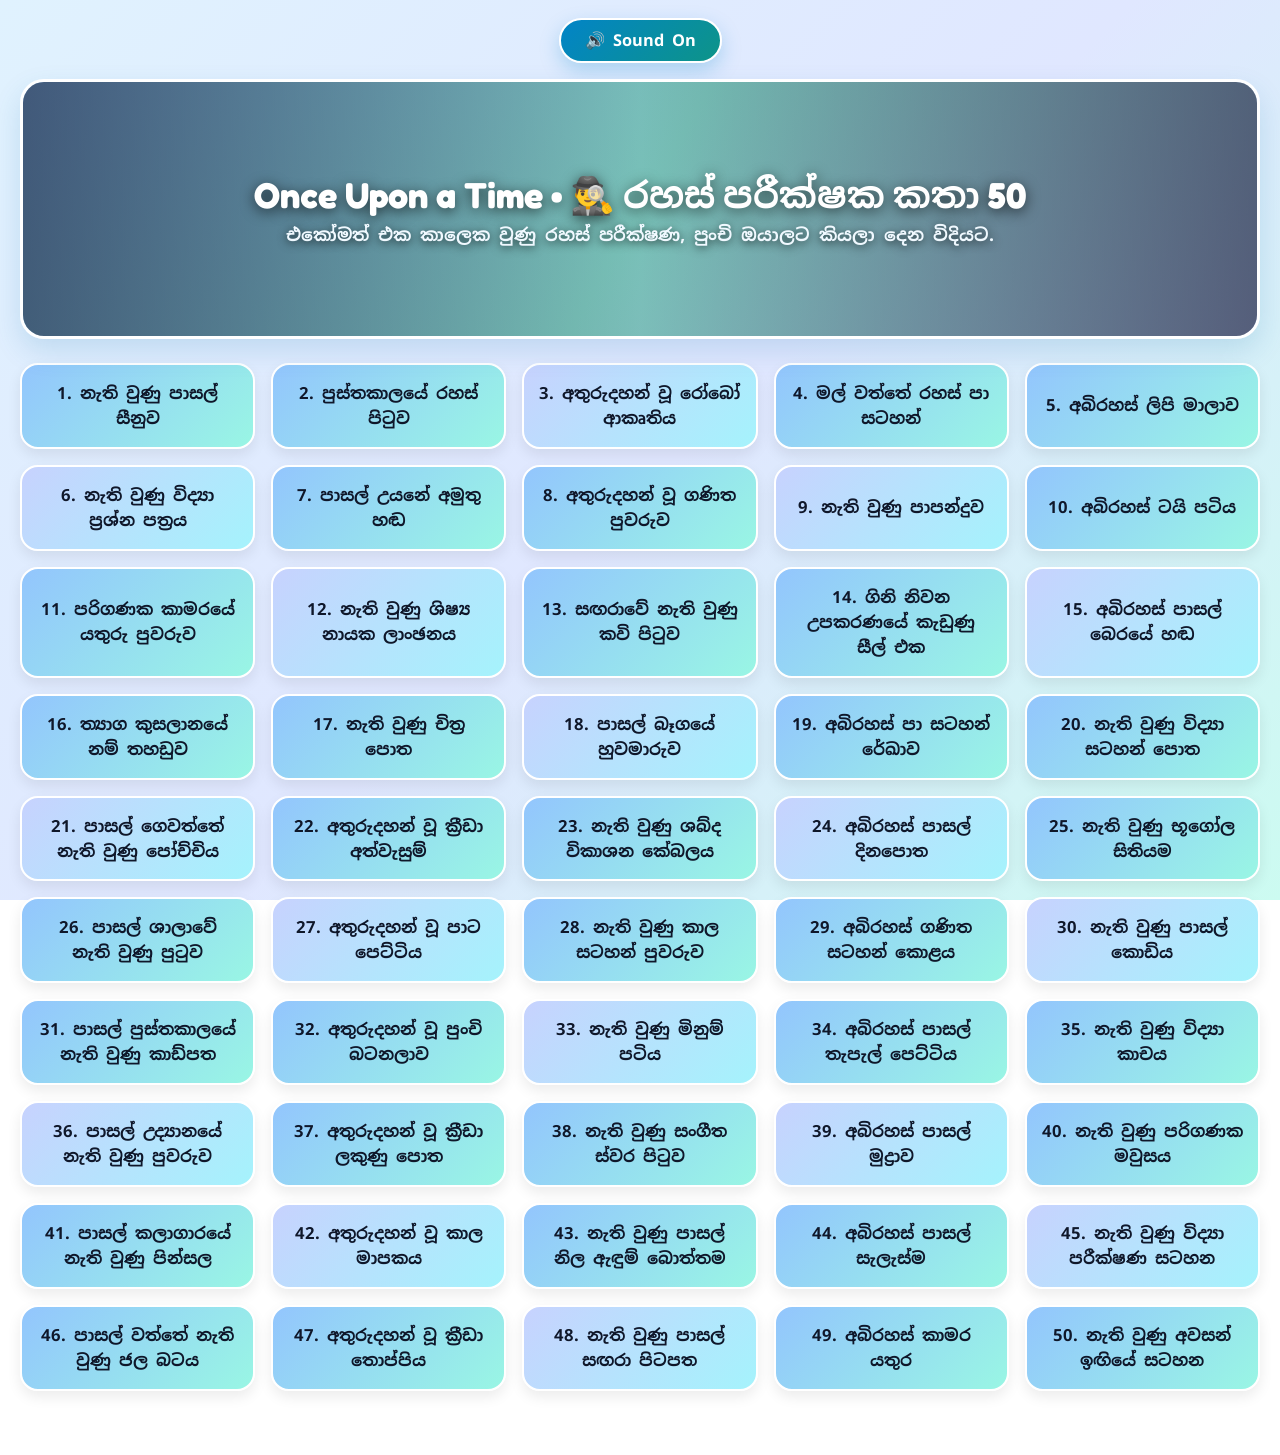
==== commit c3fcea8f: "Update detectives.html" ====
--- a/detectives.html
+++ b/detectives.html
@@ -3,7 +3,7 @@
 <head>
     <meta charset="UTF-8">
     <meta name="viewport" content="width=device-width, initial-scale=1.0">
-    <title>Clue &amp; Tale — රහස් පරීක්ෂක කතා 50</title>
+    <title>Once Upon a Time — රහස් පරීක්ෂක කතා 50</title>
     <link rel="preconnect" href="https://fonts.googleapis.com">
     <link rel="preconnect" href="https://fonts.gstatic.com" crossorigin>
     <link href="https://fonts.googleapis.com/css2?family=Fredoka:wght@500;600;700&family=Noto+Sans+Sinhala:wght@400;500;600;700;800&display=swap" rel="stylesheet">
@@ -31,7 +31,7 @@
             background: none;
         }
 
-        /* 1. Top Audio Mute Bar */
+        /* 1. Single Audio Mute Bar */
         .detective-audio-bar {
             max-width: 1240px;
             margin: 0 auto 16px;
@@ -58,7 +58,7 @@
             transform: scale(1.04);
         }
 
-        /* 2. Panoramic Image Banner (i.jpg) Below Audio Button, Above Story Buttons */
+        /* 2. Panoramic Image Banner (i.jpg) */
         .detective-panoramic-wrap {
             position: relative;
             max-width: 1240px;
@@ -148,7 +148,7 @@
             box-shadow: 0 12px 20px rgba(2, 132, 199, 0.18);
         }
 
-        /* 4. Kids Friendly Large-Font Detective Reader */
+        /* 4. Storytelling Large-Font Detective Reader */
         #reader-section {
             display: none;
             max-width: 900px;
@@ -204,8 +204,8 @@
         }
 
         #reader-text {
-            font-size: 1.32rem;
-            line-height: 2.15;
+            font-size: 1.34rem;
+            line-height: 2.18;
             font-weight: 500;
             color: #0f172a;
             white-space: pre-line;
@@ -250,15 +250,15 @@
                 padding: 24px 18px;
             }
             #reader-text {
-                font-size: 1.2rem;
-                line-height: 2.02;
+                font-size: 1.22rem;
+                line-height: 2.04;
             }
         }
     </style>
 </head>
 <body>
 
-    <!-- 1. Top Audio Mute / Unmute Button -->
+    <!-- Single Audio Mute / Unmute Button -->
     <div class="detective-audio-bar">
         <button type="button" id="detective-mute-btn" class="mute-btn" onclick="toggleDetectiveMute()">
             🔊 Sound On
@@ -268,25 +268,25 @@
     <audio id="detective-audio" src="d.mp3" loop preload="auto"></audio>
 
     <section id="detective-list-section">
-        <!-- 2. Panoramic Image Banner (i.jpg) Below Audio Button, Above Detective Buttons -->
-        <div class="detective-panoramic-wrap" aria-label="Detectives Panoramic Banner">
+        <!-- Panoramic Banner (i.jpg) -->
+        <div class="detective-panoramic-wrap" aria-label="Once Upon a Time Detectives Banner">
             <img
                 src="i.jpg"
-                alt="ළමා රහස් පරීක්ෂක කතා Panoramic Banner"
+                alt="Once Upon a Time Detectives Banner"
                 class="detective-panoramic-img"
                 onerror="this.classList.add('broken')"
             >
             <div class="detective-panoramic-overlay">
-                <h1 class="detective-banner-title">🕵️‍♂️ ළමා රහස් පරීක්ෂක කතා 50</h1>
-                <p class="detective-banner-sub">පුංචි ඉඟි හොයලා, බුද්ධියෙන් අභිරහස් විසඳන ලොකු අකුරු කතා 50ක්.</p>
+                <h1 class="detective-banner-title">Once Upon a Time • 🕵️‍♂️ රහස් පරීක්ෂක කතා 50</h1>
+                <p class="detective-banner-sub">එකෝමත් එක කාලෙක වුණු රහස් පරීක්ෂණ, පුංචි ඔයාලට කියලා දෙන විදියට.</p>
             </div>
         </div>
 
-        <!-- 3. 50 Story Buttons -->
+        <!-- 50 Detective Buttons -->
         <div id="story-grid" class="grid-50"></div>
     </section>
 
-    <!-- 4. Story Reader -->
+    <!-- Story Reader -->
     <section id="reader-section">
         <div class="reader-top-info">
             <span id="reader-num" class="story-tag">පරීක්ෂණය #1 / 50</span>
@@ -301,7 +301,6 @@
     </section>
 
     <script>
-        /* Audio Mute / Unmute Logic */
         const detectiveAudio = document.getElementById('detective-audio');
         const muteBtn = document.getElementById('detective-mute-btn');
         let detectiveMuted = false;
@@ -350,7 +349,6 @@
             }
         }, { once: true });
 
-        /* 50 Detective Topics */
         const topics = [
             "නැති වුණු පාසල් සීනුව", "පුස්තකාලයේ රහස් පිටුව", "අතුරුදහන් වූ රෝබෝ ආකෘතිය", "මල් වත්තේ රහස් පා සටහන්", "අබිරහස් ලිපි මාලාව",
             "නැති වුණු විද්‍යා ප්‍රශ්න පත්‍රය", "පාසල් උයනේ අමුතු හඬ", "අතුරුදහන් වූ ගණිත පුවරුව", "නැති වුණු පාපන්දුව", "අබිරහස් ටයි පටිය",
@@ -364,27 +362,26 @@
             "පාසල් වත්තේ නැති වුණු ජල බටය", "අතුරුදහන් වූ ක්‍රීඩා තොප්පිය", "නැති වුණු පාසල් සඟරා පිටපත", "අබිරහස් කාමර යතුර", "නැති වුණු අවසන් ඉඟියේ සටහන"
         ];
 
-        /* 1000+ Words Continuous Detective Story Generator Without Chapter Headings */
-        function createDetectiveStory1000Plus(topic) {
+        function tellDetectiveStory1000Plus(topic) {
             let story =
-                `පුංචි රහස් පරීක්ෂක යාළුවනේ, අද අපි විසඳන්න යන්නේ "${topic}" කියන අපූරු අභිරහස. ` +
-                `පාසල් මිදුලේ හෝ අවට සුන්දර තැනක සිදු වුණු මේ දේ ගැන හැමෝටම පුංචි කුතුහලයක් ඇති වුණා. ` +
-                `පුංචි රහස් පරීක්ෂකයෝ කලබල වුණේ නැහැ; එයාලා කාචයකින් බලනවා වගේ හැම පුංචි දෙයක්ම හොඳින් බැලුවා. ` +
-                `බිම තිබුණු පුංචි සලකුණක්, සුළඟට ගිය කඩදාසි කැබැල්ලක්, හෝ වේලාව ගැන මතකයක් වුණත් ලොකු ඉඟියක් වෙන්න පුළුවන් කියලා එයාලා දැනගෙන හිටියා. ` +
-                `ඉතින් "${topic}" රහස හොයන්න එයාලා හරිම ආසාවෙන් සහ බුද්ධියෙන් වැඩ පටන් ගත්තා.`;
-
-            const flowSentences = [
-                `පුංචි රහස් පරීක්ෂකයෝ ඉඟි එකතු කරද්දී කාටවත් වැරදි විදියට චෝදනා කළේ නැහැ. එයාලා හැමෝගෙන්ම හරිම ලස්සනට, සන්සුන්ව අහලා බැලුවා, මොකද වුණේ කියලා තේරුම් ගන්න උත්සාහ කළා. ඇත්ත හොයාගන්න නම් ඉවසීමයි, හොඳින් සවන් දෙන එකයි ගොඩක් වැදගත්.`,
-                `එකතු කරපු පුංචි ඉඟි ටික ටික ගළපද්දී "${topic}" පිටුපස තිබුණු ඇත්ත කතාව පැහැදිලි වෙන්න පටන් ගත්තා. කිසිම නරක දෙයක් වෙලා තිබුණේ නැහැ; පුංචි අත්වැරදීමක් හෝ සෙල්ලමකට කරපු දෙයක් තමයි ඒකට හේතුව වෙලා තිබුණේ.`,
-                `ඇත්ත හෙළි වුණාම හැමෝටම හිනා ගියා, සතුටක් දැනුණා. "${topic}" අභිරහස විසඳපු පුංචි රහස් පරීක්ෂකයන්ට හැමෝම සුබ පැතුවා. බුද්ධියෙන් සිතලා, සාක්ෂි බලලා, සාමකාමීව ප්‍රශ්න විසඳන එක කොච්චර හොඳද කියලා හැමෝම ඉගෙනගත්තා.`,
-                `අවසානයේදී "${topic}" කියන්නේ පුංචි ළමයින්ට ගොඩක් ආසාවෙන් කියවන්න පුළුවන්, ඉඟි පිරුණු ලස්සන රහස් කතාවක්. හැමදාම ඇස් ඇරගෙන, හොඳින් සිතලා බලනවා නම් ඕනෑම පුංචි රහසක් පහසුවෙන් තේරුම් ගන්න පුළුවන්.`
+                `එකෝමත් එක කාලෙක, පුංචි රහස් පරීක්ෂකයෝ පිරිසකට "${topic}" කියන හරිම අපූරු අභිරහසක් හමු වුණා. ` +
+                `පුංචි ඔයාලා ළඟින් වාඩි වෙලා අහගෙන ඉන්නකෝ, මම මේ රහස් කතාවත් ඔයාලට ආදරෙන් කියලා දෙන්නම්. ` +
+                `මේ දේ වුණාම හැමෝටම පුංචි පුදුමයක් ඇති වුණා, ඒත් අපේ පුංචි රහස් පරීක්ෂකයෝ කලබල වුණේ නැහැ. ` +
+                `එයාලා කාචයක් අරගෙන බලනවා වගේ, හොඳින් ඇස් ඇරගෙන හැම පුංචි ඉඟියක්ම හොයන්න පටන් ගත්තා. ` +
+                `බිම තිබුණු පුංචි සලකුණක්, සුළඟට ගිය කඩදාසි කැබැල්ලක් වුණත් ලොකු ඉඟියක් වෙන්න පුළුවන් කියලා එයාලා දැනගෙන හිටියා.`;
+
+            const tellDetectiveLines = [
+                `ඔයාලා දන්නවද, රහස් හොයනකොට කාටවත් නිකන්ම චෝදනා කරන එක හොඳ නැහැ. පුංචි රහස් පරීක්ෂකයෝ හැමෝගෙන්ම හරිම ලස්සනට, සන්සුන්ව අහලා බැලුවා, මොකද වුණේ කියලා තේරුම් ගන්න උත්සාහ කළා. හොඳින් අහගෙන ඉන්න එකයි, ඉවසීමයි තමයි හොඳ පරීක්ෂකයෙකුගේ ලොකුම ශක්තිය.`,
+                `එකතු කරපු පුංචි ඉඟි ටික ටික ගළපද්දී "${topic}" පිටුපස තියෙන ඇත්ත කතාව ලස්සනට එළියට ආවා. කිසිම නරක දෙයක් වෙලා තිබුණේ නැහැ; පුංචි අත්වැරදීමක් හෝ සෙල්ලමකට කරපු දෙයක් තමයි ඒකට හේතුව වෙලා තිබුණේ.`,
+                `ඇත්ත හෙළි වුණාම හැමෝටම හිනා ගියා, ලොකු සතුටක් දැනුණා. "${topic}" අභිරහස විසඳපු පුංචි රහස් පරීක්ෂකයන්ට හැමෝම සුබ පැතුවා. බුද්ධියෙන් හිතලා, සාක්ෂි බලලා, සාමකාමීව ප්‍රශ්න විසඳන එක කොච්චර හොඳද කියලා හැමෝම ඉගෙනගත්තා.`,
+                `ඔන්න ඔහොම "${topic}" කියන මේ රහස් කතාවත් ලස්සනට ඉවර වුණා. පුංචි ඔයාලත් හැමදාම ඇස් ඇරගෙන, හොඳින් හිතලා බලනවා නම් ඕනෑම පුංචි රහසක් පහසුවෙන් තේරුම් ගන්න පුළුවන්!`
             ];
 
             const countWords = (txt) => txt.trim().split(/\s+/).filter(Boolean).length;
-            let step = 0;
+            let idx = 0;
             while (countWords(story) < 1050) {
-                story += `\n\n` + flowSentences[step % flowSentences.length];
-                step++;
+                story += `\n\n` + tellDetectiveLines[idx % tellDetectiveLines.length];
+                idx++;
             }
 
             return {
@@ -396,7 +393,7 @@
         const stories = topics.map((t, i) => ({
             index: i,
             title: `${i + 1}. ${t}`,
-            ...createDetectiveStory1000Plus(t)
+            ...tellDetectiveStory1000Plus(t)
         }));
 
         const grid = document.getElementById('story-grid');
